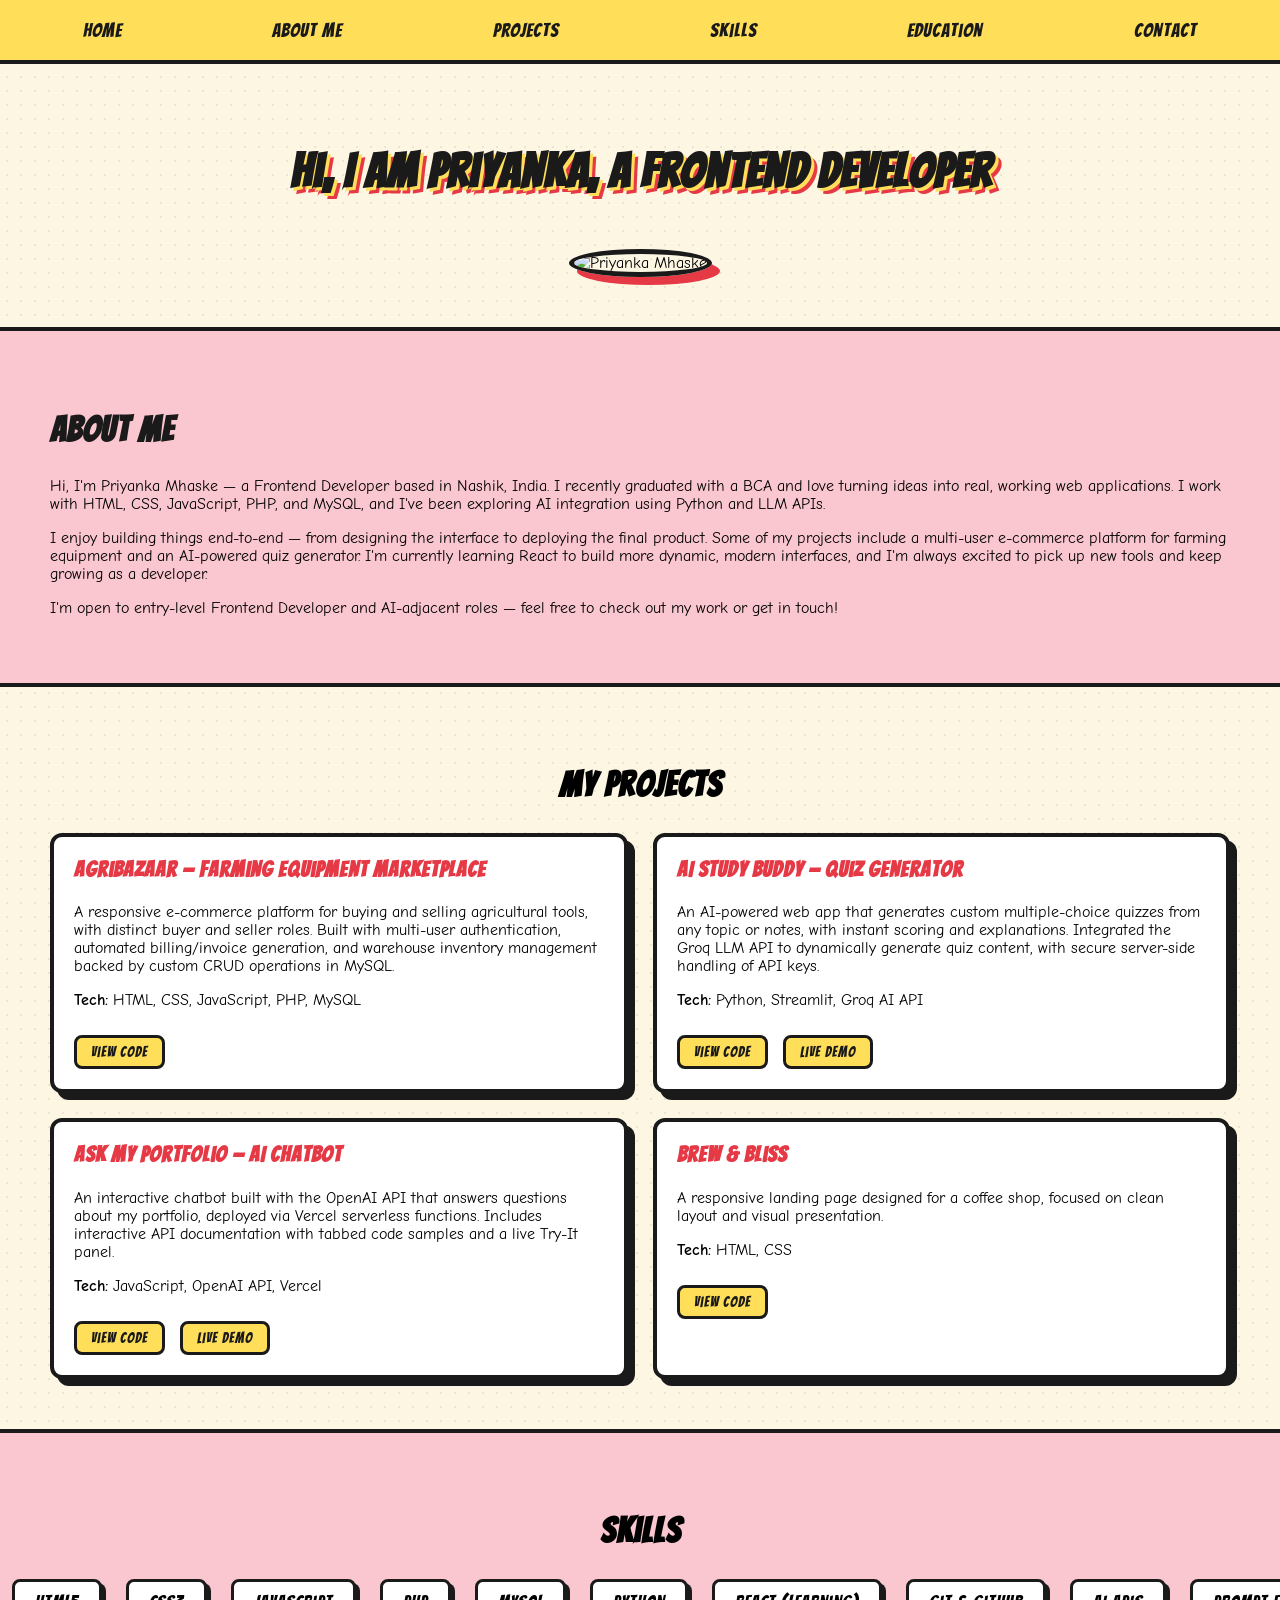
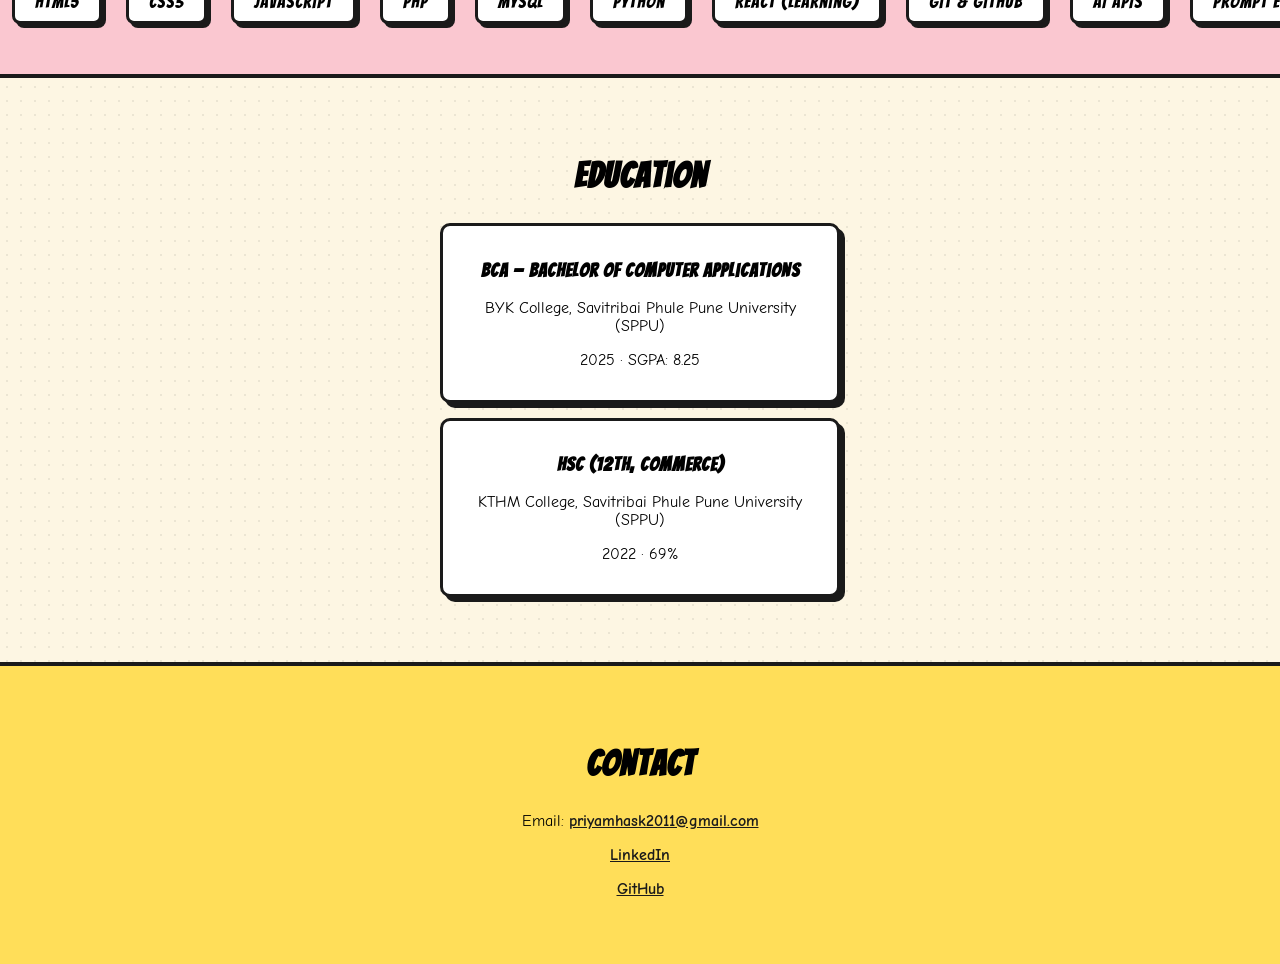
==== goal.html @ 558be97e "Initial commit - portfolio website" ====
<!DOCTYPE html>
<html lang="en">
<head>
    <meta charset="UTF-8">
    <meta name="viewport" content="width=device-width, initial-scale=1.0">
    <title>Priyanka Mhaske | Portfolio</title>

    <link rel="preconnect" href="https://fonts.googleapis.com">
    <link rel="preconnect" href="https://fonts.gstatic.com" crossorigin>
    <link href="https://fonts.googleapis.com/css2?family=Bangers&family=Comic+Neue:wght@400;700&display=swap" rel="stylesheet">

    <style>
        * {
            box-sizing: border-box;
        }

        body {
            font-family: 'Comic Neue', cursive;
            margin: 0;
            padding: 0;
            background-color: #fdf6e3;
            background-image: radial-gradient(#00000012 1px, transparent 1px);
            background-size: 14px 14px;
        }

        h1, h2, h3 {
            font-family: 'Bangers', cursive;
            letter-spacing: 1px;
        }

        .container {
            display: flex;
            justify-content: space-around;
            gap: 25px;
            padding: 20px 20px;
            text-align: center;
            background-color: #ffde59;
            border-bottom: 4px solid #1a1a1a;
        }
        .container a {
            text-decoration: none;
            color: #1a1a1a;
            font-family: 'Bangers', cursive;
            font-size: 1.2rem;
            letter-spacing: 1px;
            cursor: pointer;
        }
        .container a:hover {
            color: #e63946;
        }

        .content {
            padding: 50px;
            text-align: center;
        }
        .content h1 {
            font-size: 3rem;
            color: #1a1a1a;
            text-shadow: 3px 3px 0 #ffde59, 6px 6px 0 #e63946;
        }
        .content img {
            border: 5px solid #1a1a1a;
            border-radius: 50%;
            box-shadow: 8px 8px 0 #e63946;
            margin-top: 20px;
        }

        .about {
            padding: 50px;
            background-color: rgb(250, 199, 208);
            border-top: 4px solid #1a1a1a;
            border-bottom: 4px solid #1a1a1a;
        }
        .about h2 {
            font-size: 2.2rem;
            color: #1a1a1a;
        }

        /* PROJECTS - side by side comic panels */
        .projects {
            padding: 50px;
        }
        .projects h2 {
            font-size: 2.2rem;
            text-align: center;
        }
        .project-grid {
            display: grid;
            grid-template-columns: repeat(2, 1fr);
            gap: 25px;
            margin-top: 30px;
        }
        .project-item {
            background: #fff;
            border: 4px solid #1a1a1a;
            border-radius: 12px;
            padding: 20px;
            box-shadow: 7px 7px 0 #1a1a1a;
            transition: transform 0.2s ease, box-shadow 0.2s ease;
        }
        .project-item:hover {
            transform: translate(-3px, -3px);
            box-shadow: 10px 10px 0 #e63946;
        }
        .project-item h3 {
            font-size: 1.4rem;
            color: #e63946;
            margin-top: 0;
        }
        .project-item a {
            display: inline-block;
            margin-top: 10px;
            margin-right: 10px;
            padding: 6px 14px;
            background: #ffde59;
            border: 3px solid #1a1a1a;
            border-radius: 8px;
            text-decoration: none;
            color: #1a1a1a;
            font-family: 'Bangers', cursive;
            letter-spacing: 1px;
            font-size: 0.9rem;
        }
        .project-item a:hover {
            background: #e63946;
            color: #fff;
        }

        /* SKILLS - sliding boxes */
        .skills {
            padding: 50px 0;
            background-color: rgb(250, 199, 208);
            border-top: 4px solid #1a1a1a;
            border-bottom: 4px solid #1a1a1a;
            overflow: hidden;
        }
        .skills h2 {
            text-align: center;
            font-size: 2.2rem;
            margin-bottom: 30px;
        }
        .skills-track {
            display: flex;
            width: max-content;
            animation: slide 18s linear infinite;
        }
        .skills-track ul {
            display: flex;
            list-style: none;
            padding: 0;
            margin: 0;
        }
        .skills-track li {
            background: #fff;
            border: 3px solid #1a1a1a;
            border-radius: 8px;
            padding: 10px 20px;
            margin: 0 12px;
            font-family: 'Bangers', cursive;
            font-size: 1.1rem;
            letter-spacing: 1px;
            box-shadow: 4px 4px 0 #1a1a1a;
            white-space: nowrap;
        }
        @keyframes slide {
            0% { transform: translateX(0); }
            100% { transform: translateX(-50%); }
        }

        .education {
            padding: 50px;
            text-align: center;
        }
        .education h2 {
            font-size: 2.2rem;
        }
        .education-item {
            background: #fff;
            border: 3px solid #1a1a1a;
            border-radius: 10px;
            box-shadow: 5px 5px 0 #1a1a1a;
            padding: 15px 20px;
            margin: 15px auto;
            max-width: 400px;
        }

        .contact {
            padding: 50px;
            text-align: center;
            background-color: #ffde59;
            border-top: 4px solid #1a1a1a;
        }
        .contact h2 {
            font-size: 2.2rem;
        }
        .contact a {
            color: #1a1a1a;
            font-weight: bold;
        }
    </style>
</head>
<body>

    <section>
        <div class="container">
            <a href="#home">Home</a>
            <a href="#about">About Me</a>
            <a href="#projects">Projects</a>
            <a href="#skills">Skills</a>
            <a href="#education">Education</a>
            <a href="#contact">Contact</a>
        </div>
    </section>

    <div class="content" id="home">
        <h1>Hi, I am Priyanka, a Frontend Developer</h1>
        <img src="https://encrypted-tbn0.gstatic.com/images?q=tbn:ANd9GcR5Wi8LzX64VV6EFpk3BR7XqIzTKCU0eEAc6rq7jBQGVg&s=10"
            alt="Priyanka Mhaske" width="200" height="200">
    </div>

    <div class="about" id="about">
        <h2>About Me</h2>
        <p>
            Hi, I'm Priyanka Mhaske — a Frontend Developer based in Nashik, India.
            I recently graduated with a BCA and love turning ideas into real, working web applications.
            I work with HTML, CSS, JavaScript, PHP, and MySQL, and I've been exploring AI integration using Python and LLM APIs.
        </p>
        <p>
            I enjoy building things end-to-end — from designing the interface to deploying the final product.
            Some of my projects include a multi-user e-commerce platform for farming equipment and an AI-powered quiz generator.
            I'm currently learning React to build more dynamic, modern interfaces,
            and I'm always excited to pick up new tools and keep growing as a developer.
        </p>
        <p>
            I'm open to entry-level Frontend Developer and AI-adjacent roles — feel free to check out my work or get in touch!
        </p>
    </div>

    <div class="projects" id="projects">
        <h2>My Projects</h2>
        <div class="project-grid">

            <div class="project-item">
                <h3>AgriBazaar — Farming Equipment Marketplace</h3>
                <p>
                    A responsive e-commerce platform for buying and selling agricultural tools, with distinct
                    buyer and seller roles. Built with multi-user authentication, automated billing/invoice
                    generation, and warehouse inventory management backed by custom CRUD operations in MySQL.
                </p>
                <p><strong>Tech:</strong> HTML, CSS, JavaScript, PHP, MySQL</p>
                <a href="#" target="_blank">View Code</a>
            </div>

            <div class="project-item">
                <h3>AI Study Buddy — Quiz Generator</h3>
                <p>
                    An AI-powered web app that generates custom multiple-choice quizzes from any topic or notes,
                    with instant scoring and explanations. Integrated the Groq LLM API to dynamically generate
                    quiz content, with secure server-side handling of API keys.
                </p>
                <p><strong>Tech:</strong> Python, Streamlit, Groq AI API</p>
                <a href="#" target="_blank">View Code</a>
                <a href="#" target="_blank">Live Demo</a>
            </div>

            <div class="project-item">
                <h3>Ask My Portfolio — AI Chatbot</h3>
                <p>
                    An interactive chatbot built with the OpenAI API that answers questions about my portfolio,
                    deployed via Vercel serverless functions. Includes interactive API documentation with
                    tabbed code samples and a live Try-It panel.
                </p>
                <p><strong>Tech:</strong> JavaScript, OpenAI API, Vercel</p>
                <a href="#" target="_blank">View Code</a>
                <a href="#" target="_blank">Live Demo</a>
            </div>

            <div class="project-item">
                <h3>Brew & Bliss</h3>
                <p>
                    A responsive landing page designed for a coffee shop, focused on clean layout and visual
                    presentation.
                </p>
                <p><strong>Tech:</strong> HTML, CSS</p>
                <a href="#" target="_blank">View Code</a>
            </div>

        </div>
    </div>

    <div class="skills" id="skills">
        <h2>Skills</h2>
        <div class="skills-track">
            <ul>
                <li>HTML5</li>
                <li>CSS3</li>
                <li>JavaScript</li>
                <li>PHP</li>
                <li>MySQL</li>
                <li>Python</li>
                <li>React (learning)</li>
                <li>Git & GitHub</li>
                <li>AI APIs</li>
                <li>Prompt Engineering</li>
            </ul>
            <ul>
                <li>HTML5</li>
                <li>CSS3</li>
                <li>JavaScript</li>
                <li>PHP</li>
                <li>MySQL</li>
                <li>Python</li>
                <li>React (learning)</li>
                <li>Git & GitHub</li>
                <li>AI APIs</li>
                <li>Prompt Engineering</li>
            </ul>
        </div>
    </div>

    <div class="education" id="education">
        <h2>Education</h2>
        <div class="education-item">
            <h3>BCA — Bachelor of Computer Applications</h3>
            <p>BYK College, Savitribai Phule Pune University (SPPU)</p>
            <p>2025 · SGPA: 8.25</p>
        </div>
        <div class="education-item">
            <h3>HSC (12th, Commerce)</h3>
            <p>KTHM College, Savitribai Phule Pune University (SPPU)</p>
            <p>2022 · 69%</p>
        </div>
    </div>

    <div class="contact" id="contact">
        <h2>Contact</h2>
        <p>Email: <a href="mailto:priyamhask2011@gmail.com">priyamhask2011@gmail.com</a></p>
        <p><a href="https://www.linkedin.com/in/priyanka-mhaske" target="_blank">LinkedIn</a></p>
        <p><a href="https://github.com/priyankaa-m001" target="_blank">GitHub</a></p>
    </div>

</body>
</html>
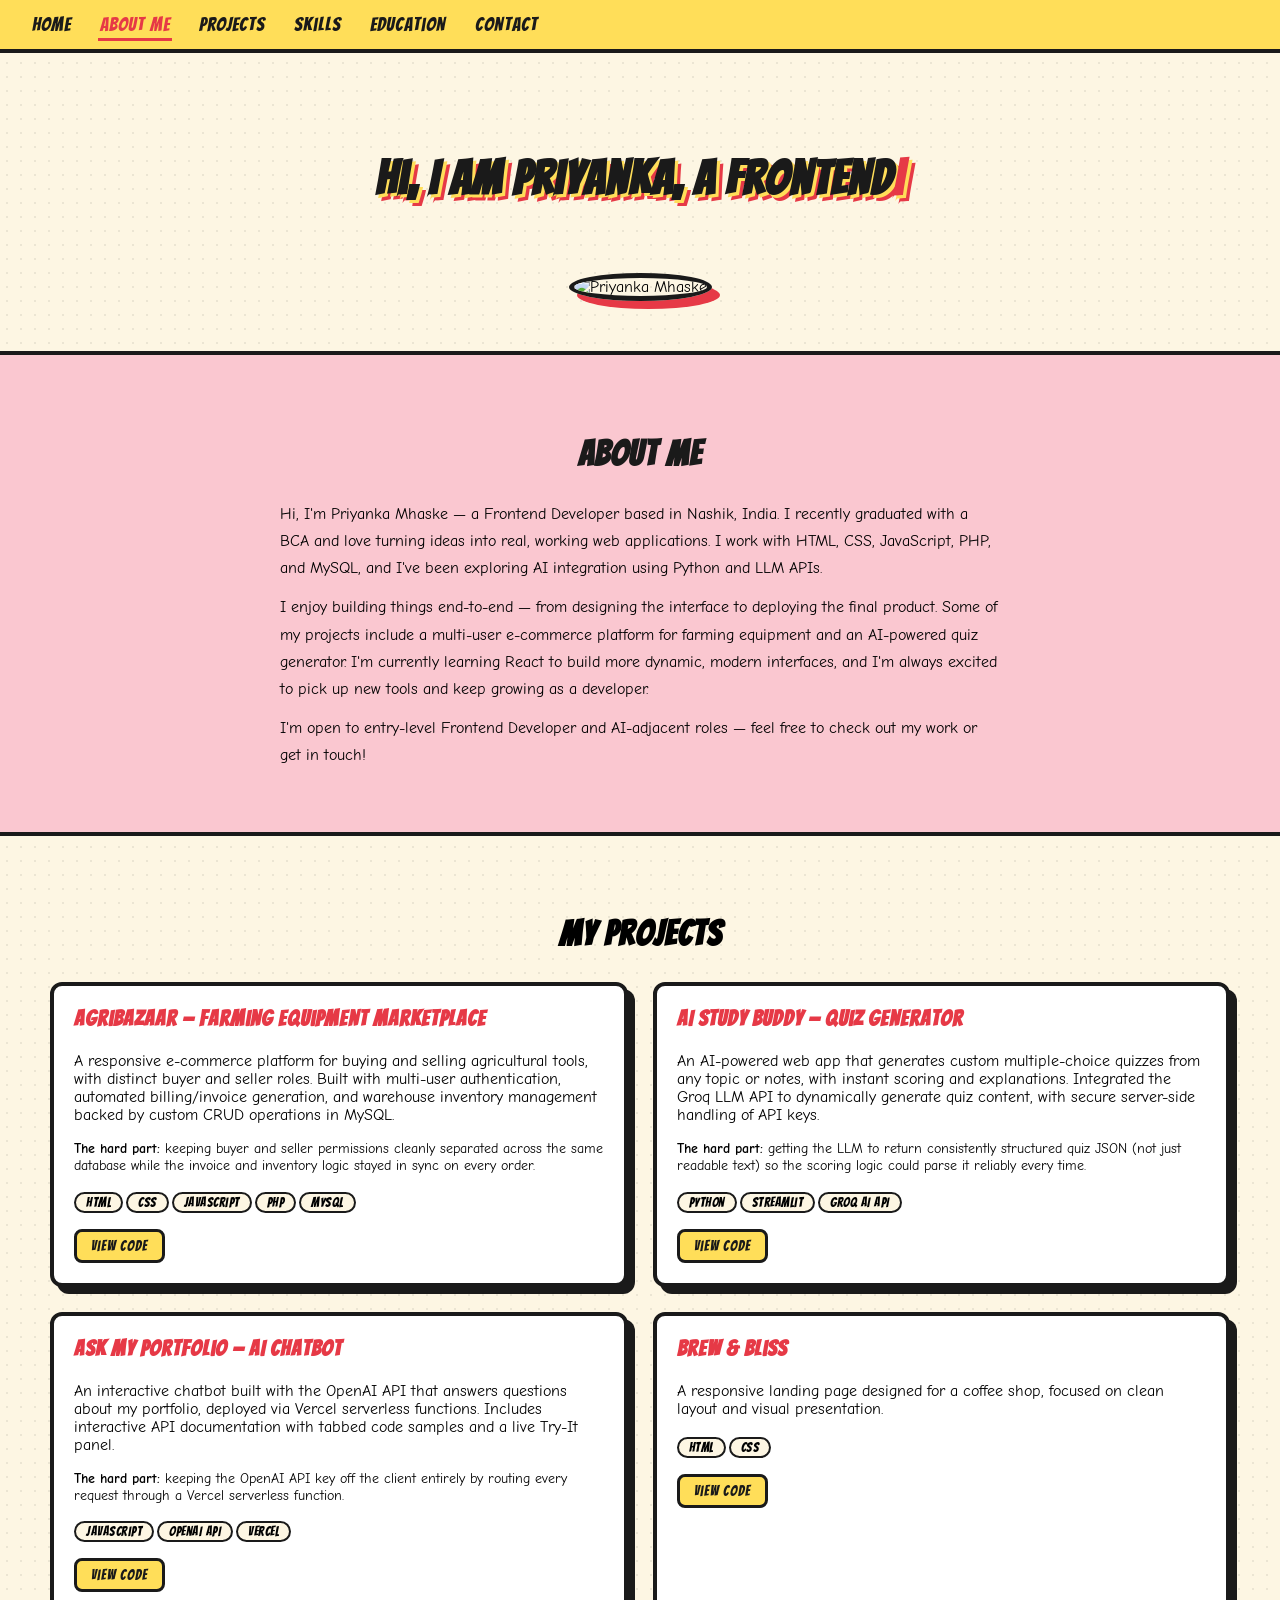
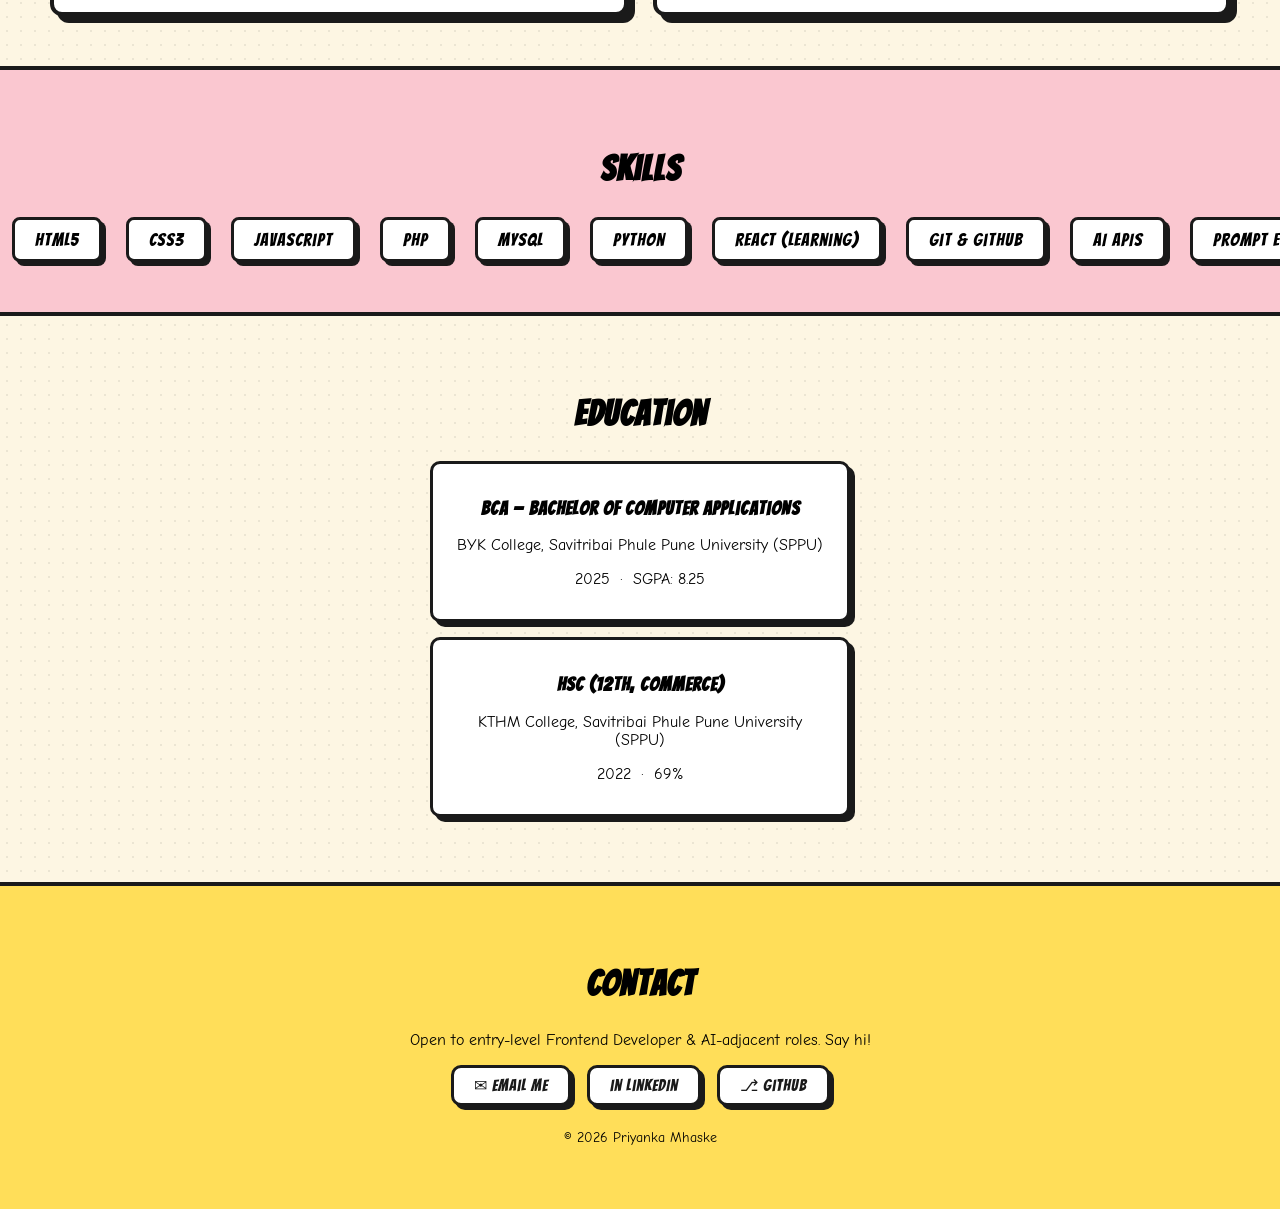
==== commit acd34cca: "Update goal.html" ====
--- a/goal.html
+++ b/goal.html
@@ -1,296 +1,579 @@
 <!DOCTYPE html>
 <html lang="en">
+
 <head>
     <meta charset="UTF-8">
     <meta name="viewport" content="width=device-width, initial-scale=1.0">
-    <title>Priyanka Mhaske | Portfolio</title>
-
+    <title>Priyanka Mhaske | Frontend Developer</title>
+    <meta name="description"
+        content="Portfolio of Priyanka Mhaske - Frontend Developer based in Nashik, India. Skilled in HTML, CSS, JavaScript, PHP, Python, and AI APIs.">
+    <meta property="og:title" content="Priyanka Mhaske | Frontend Developer">
+    <meta property="og:description"
+        content="Frontend Developer based in Nashik, India. Skilled in HTML, CSS, JavaScript, PHP, Python, and AI APIs.">
+    <meta property="og:type" content="website">
+    <link rel="icon"
+        href="data:image/svg+xml,%3Csvg xmlns='http://www.w3.org/2000/svg' viewBox='0 0 100 100'%3E%3Crect width='100' height='100' rx='20' fill='%23ffde59'/%3E%3Ctext x='50' y='68' font-size='60' font-family='sans-serif' font-weight='bold' text-anchor='middle' fill='%231a1a1a'%3EP%3C/text%3E%3C/svg%3E">
     <link rel="preconnect" href="https://fonts.googleapis.com">
     <link rel="preconnect" href="https://fonts.gstatic.com" crossorigin>
-    <link href="https://fonts.googleapis.com/css2?family=Bangers&family=Comic+Neue:wght@400;700&display=swap" rel="stylesheet">
-
+    <link href="https://fonts.googleapis.com/css2?family=Bangers&family=Comic+Neue:wght@400;700&display=swap"
+        rel="stylesheet">
     <style>
-        * {
+        *,
+        *::before,
+        *::after {
             box-sizing: border-box;
+        }
+
+        :root {
+            --yellow: #ffde59;
+            --red: #e63946;
+            --ink: #1a1a1a;
+            --pink: rgb(250, 199, 208);
+            --white: #fff;
+            --bg: #fdf6e3;
+        }
+
+        html {
+            scroll-behavior: smooth;
         }
 
         body {
             font-family: 'Comic Neue', cursive;
             margin: 0;
             padding: 0;
-            background-color: #fdf6e3;
+            background-color: var(--bg);
             background-image: radial-gradient(#00000012 1px, transparent 1px);
             background-size: 14px 14px;
-        }
-
-        h1, h2, h3 {
+            /* ── LINE 29: pencil cursor on entire page ── */
+            cursor: url("data:image/svg+xml,%3Csvg xmlns='http://www.w3.org/2000/svg' width='24' height='24' viewBox='0 0 24 24'%3E%3Cpath fill='%231a1a1a' d='M3 17.25V21h3.75L17.81 9.94l-3.75-3.75L3 17.25zM20.71 7.04a1 1 0 0 0 0-1.41l-2.34-2.34a1 1 0 0 0-1.41 0l-1.83 1.83 3.75 3.75 1.83-1.83z'/%3E%3C/svg%3E") 0 24, auto;
+        }
+
+        /* ── LINE 31: pencil cursor on all clickable elements ── */
+        a,
+        button,
+        [role="button"],
+        label,
+        select,
+        input {
+            cursor: url("data:image/svg+xml,%3Csvg xmlns='http://www.w3.org/2000/svg' width='24' height='24' viewBox='0 0 24 24'%3E%3Cpath fill='%23e63946' d='M3 17.25V21h3.75L17.81 9.94l-3.75-3.75L3 17.25zM20.71 7.04a1 1 0 0 0 0-1.41l-2.34-2.34a1 1 0 0 0-1.41 0l-1.83 1.83 3.75 3.75 1.83-1.83z'/%3E%3C/svg%3E") 0 24, pointer;
+        }
+
+        h1,
+        h2,
+        h3 {
             font-family: 'Bangers', cursive;
             letter-spacing: 1px;
         }
 
-        .container {
+        /* NAV */
+        nav {
+            position: sticky;
+            top: 0;
+            z-index: 100;
             display: flex;
-            justify-content: space-around;
+            align-items: center;
             gap: 25px;
-            padding: 20px 20px;
-            text-align: center;
-            background-color: #ffde59;
-            border-bottom: 4px solid #1a1a1a;
-        }
-        .container a {
+            padding: 14px 30px;
+            background-color: var(--yellow);
+            border-bottom: 4px solid var(--ink);
+        }
+
+        .nav-links {
+            display: flex;
+            gap: 25px;
+            list-style: none;
+            margin: 0;
+            padding: 0;
+            flex-wrap: wrap;
+        }
+
+        .nav-links a {
             text-decoration: none;
-            color: #1a1a1a;
+            color: var(--ink);
             font-family: 'Bangers', cursive;
             font-size: 1.2rem;
             letter-spacing: 1px;
+            padding: 4px 2px;
+            border-bottom: 3px solid transparent;
+            transition: color 0.2s, border-color 0.2s;
+        }
+
+        .nav-links a:hover {
+            color: var(--red);
+        }
+
+        .nav-links a.active {
+            color: var(--red);
+            border-bottom-color: var(--red);
+        }
+
+        .hamburger {
+            display: none;
+            flex-direction: column;
+            gap: 5px;
             cursor: pointer;
-        }
-        .container a:hover {
-            color: #e63946;
-        }
-
-        .content {
+            background: none;
+            border: none;
+            padding: 4px;
+        }
+
+        .hamburger span {
+            display: block;
+            width: 26px;
+            height: 3px;
+            background: var(--ink);
+            border-radius: 2px;
+            transition: all 0.3s;
+        }
+
+        .hamburger.open span:nth-child(1) {
+            transform: translateY(8px) rotate(45deg);
+        }
+
+        .hamburger.open span:nth-child(2) {
+            opacity: 0;
+        }
+
+        .hamburger.open span:nth-child(3) {
+            transform: translateY(-8px) rotate(-45deg);
+        }
+
+        @media (max-width: 600px) {
+            .hamburger {
+                display: flex;
+            }
+
+            .nav-links {
+                display: none;
+                flex-direction: column;
+                width: 100%;
+                align-items: center;
+                padding: 10px 0;
+            }
+
+            .nav-links.open {
+                display: flex;
+            }
+
+            nav {
+                flex-wrap: wrap;
+            }
+        }
+
+        /* REVEAL */
+        .reveal {
+            opacity: 0;
+            transform: translateY(28px);
+            transition: opacity 0.55s ease, transform 0.55s ease;
+        }
+
+        .reveal.visible {
+            opacity: 1;
+            transform: translateY(0);
+        }
+
+        /* HERO */
+        #home {
+            padding: 60px 50px 50px;
+            text-align: center;
+        }
+
+        #home h1 {
+            font-size: 3rem;
+            color: var(--ink);
+            text-shadow: 3px 3px 0 var(--yellow), 6px 6px 0 var(--red);
+            min-height: 3.8rem;
+        }
+
+        #home img {
+            border: 5px solid var(--ink);
+            border-radius: 50%;
+            box-shadow: 8px 8px 0 var(--red);
+            margin-top: 20px;
+            transition: transform 0.3s ease, box-shadow 0.3s ease;
+        }
+
+        #home img:hover {
+            transform: scale(1.05) rotate(-2deg);
+            box-shadow: 10px 10px 0 var(--ink);
+        }
+
+        #typewriter::after {
+            content: '|';
+            animation: blink 0.75s step-end infinite;
+            color: var(--red);
+        }
+
+        @keyframes blink {
+            50% {
+                opacity: 0;
+            }
+        }
+
+        /* ABOUT */
+        #about {
             padding: 50px;
+            background-color: var(--pink);
+            border-top: 4px solid var(--ink);
+            border-bottom: 4px solid var(--ink);
+        }
+
+        #about h2 {
+            font-size: 2.2rem;
+            color: var(--ink);
             text-align: center;
         }
-        .content h1 {
-            font-size: 3rem;
-            color: #1a1a1a;
-            text-shadow: 3px 3px 0 #ffde59, 6px 6px 0 #e63946;
-        }
-        .content img {
-            border: 5px solid #1a1a1a;
-            border-radius: 50%;
-            box-shadow: 8px 8px 0 #e63946;
-            margin-top: 20px;
-        }
-
-        .about {
+
+        #about p {
+            max-width: 720px;
+            margin: 12px auto;
+            line-height: 1.7;
+        }
+
+        /* PROJECTS */
+        #projects {
             padding: 50px;
-            background-color: rgb(250, 199, 208);
-            border-top: 4px solid #1a1a1a;
-            border-bottom: 4px solid #1a1a1a;
-        }
-        .about h2 {
-            font-size: 2.2rem;
-            color: #1a1a1a;
-        }
-
-        /* PROJECTS - side by side comic panels */
-        .projects {
-            padding: 50px;
-        }
-        .projects h2 {
+        }
+
+        #projects h2 {
             font-size: 2.2rem;
             text-align: center;
         }
+
         .project-grid {
             display: grid;
             grid-template-columns: repeat(2, 1fr);
             gap: 25px;
             margin-top: 30px;
         }
+
+        @media (max-width: 700px) {
+            .project-grid {
+                grid-template-columns: 1fr;
+            }
+        }
+
         .project-item {
-            background: #fff;
-            border: 4px solid #1a1a1a;
+            background: var(--white);
+            border: 4px solid var(--ink);
             border-radius: 12px;
             padding: 20px;
-            box-shadow: 7px 7px 0 #1a1a1a;
-            transition: transform 0.2s ease, box-shadow 0.2s ease;
-        }
+            box-shadow: 7px 7px 0 var(--ink);
+            opacity: 0;
+            transform: translateY(28px);
+            transition: opacity 0.5s ease, transform 0.5s ease, box-shadow 0.2s ease;
+        }
+
+        .project-item.visible {
+            opacity: 1;
+            transform: translateY(0);
+        }
+
         .project-item:hover {
             transform: translate(-3px, -3px);
-            box-shadow: 10px 10px 0 #e63946;
-        }
+            box-shadow: 10px 10px 0 var(--red);
+        }
+
         .project-item h3 {
             font-size: 1.4rem;
-            color: #e63946;
+            color: var(--red);
             margin-top: 0;
         }
-        .project-item a {
+
+        .tag {
+            display: inline-block;
+            padding: 2px 10px;
+            margin: 3px 3px 6px 0;
+            background: var(--bg);
+            border: 2px solid var(--ink);
+            border-radius: 20px;
+            font-size: 0.8rem;
+            font-family: 'Bangers', cursive;
+            letter-spacing: 0.5px;
+        }
+
+        .btn {
             display: inline-block;
             margin-top: 10px;
             margin-right: 10px;
             padding: 6px 14px;
-            background: #ffde59;
-            border: 3px solid #1a1a1a;
+            background: var(--yellow);
+            border: 3px solid var(--ink);
             border-radius: 8px;
             text-decoration: none;
-            color: #1a1a1a;
+            color: var(--ink);
             font-family: 'Bangers', cursive;
             letter-spacing: 1px;
             font-size: 0.9rem;
-        }
-        .project-item a:hover {
-            background: #e63946;
-            color: #fff;
-        }
-
-        /* SKILLS - sliding boxes */
-        .skills {
+            transition: background 0.2s, color 0.2s;
+        }
+
+        .btn:hover {
+            background: var(--red);
+            color: var(--white);
+        }
+
+        /* SKILLS */
+        #skills {
             padding: 50px 0;
-            background-color: rgb(250, 199, 208);
-            border-top: 4px solid #1a1a1a;
-            border-bottom: 4px solid #1a1a1a;
+            background-color: var(--pink);
+            border-top: 4px solid var(--ink);
+            border-bottom: 4px solid var(--ink);
             overflow: hidden;
         }
-        .skills h2 {
+
+        #skills h2 {
             text-align: center;
             font-size: 2.2rem;
             margin-bottom: 30px;
         }
+
         .skills-track {
             display: flex;
             width: max-content;
             animation: slide 18s linear infinite;
         }
+
+        .skills-track:hover {
+            animation-play-state: paused;
+        }
+
         .skills-track ul {
             display: flex;
             list-style: none;
             padding: 0;
             margin: 0;
         }
+
         .skills-track li {
-            background: #fff;
-            border: 3px solid #1a1a1a;
+            background: var(--white);
+            border: 3px solid var(--ink);
             border-radius: 8px;
             padding: 10px 20px;
             margin: 0 12px;
             font-family: 'Bangers', cursive;
             font-size: 1.1rem;
             letter-spacing: 1px;
-            box-shadow: 4px 4px 0 #1a1a1a;
+            box-shadow: 4px 4px 0 var(--ink);
             white-space: nowrap;
-        }
+            transition: background 0.2s;
+            cursor: default;
+        }
+
+        .skills-track li:hover {
+            background: var(--yellow);
+        }
+
         @keyframes slide {
-            0% { transform: translateX(0); }
-            100% { transform: translateX(-50%); }
-        }
-
-        .education {
+            0% {
+                transform: translateX(0);
+            }
+
+            100% {
+                transform: translateX(-50%);
+            }
+        }
+
+        /* EDUCATION */
+        #education {
             padding: 50px;
             text-align: center;
         }
-        .education h2 {
+
+        #education h2 {
             font-size: 2.2rem;
         }
+
         .education-item {
-            background: #fff;
-            border: 3px solid #1a1a1a;
+            background: var(--white);
+            border: 3px solid var(--ink);
             border-radius: 10px;
-            box-shadow: 5px 5px 0 #1a1a1a;
+            box-shadow: 5px 5px 0 var(--ink);
             padding: 15px 20px;
             margin: 15px auto;
-            max-width: 400px;
-        }
-
-        .contact {
+            max-width: 420px;
+            transition: transform 0.2s, box-shadow 0.2s;
+        }
+
+        .education-item:hover {
+            transform: translate(-2px, -2px);
+            box-shadow: 8px 8px 0 var(--red);
+        }
+
+        /* CONTACT */
+        #contact {
             padding: 50px;
             text-align: center;
-            background-color: #ffde59;
-            border-top: 4px solid #1a1a1a;
-        }
-        .contact h2 {
+            background-color: var(--yellow);
+            border-top: 4px solid var(--ink);
+        }
+
+        #contact h2 {
             font-size: 2.2rem;
         }
-        .contact a {
-            color: #1a1a1a;
-            font-weight: bold;
+
+        .contact-links {
+            display: flex;
+            justify-content: center;
+            gap: 16px;
+            flex-wrap: wrap;
+            margin-top: 16px;
+        }
+
+        .contact-links a {
+            display: inline-flex;
+            align-items: center;
+            gap: 6px;
+            padding: 8px 20px;
+            background: var(--white);
+            border: 3px solid var(--ink);
+            border-radius: 10px;
+            text-decoration: none;
+            color: var(--ink);
+            font-family: 'Bangers', cursive;
+            font-size: 1rem;
+            letter-spacing: 1px;
+            box-shadow: 4px 4px 0 var(--ink);
+            transition: background 0.2s, color 0.2s, transform 0.15s, box-shadow 0.15s;
+        }
+
+        .contact-links a:hover {
+            background: var(--red);
+            color: var(--white);
+            transform: translate(-2px, -2px);
+            box-shadow: 6px 6px 0 var(--ink);
+        }
+
+        /* BACK TO TOP */
+        #back-to-top {
+            position: fixed;
+            bottom: 24px;
+            right: 24px;
+            width: 44px;
+            height: 44px;
+            background: var(--yellow);
+            border: 3px solid var(--ink);
+            border-radius: 50%;
+            font-size: 1.3rem;
+            cursor: pointer;
+            box-shadow: 3px 3px 0 var(--ink);
+            display: none;
+            align-items: center;
+            justify-content: center;
+            transition: background 0.2s, transform 0.2s;
+            z-index: 200;
+        }
+
+        #back-to-top:hover {
+            background: var(--red);
+            color: var(--white);
+            transform: translateY(-2px);
+        }
+
+        #back-to-top.show {
+            display: flex;
         }
     </style>
 </head>
+
 <body>
 
-    <section>
-        <div class="container">
-            <a href="#home">Home</a>
-            <a href="#about">About Me</a>
-            <a href="#projects">Projects</a>
-            <a href="#skills">Skills</a>
-            <a href="#education">Education</a>
-            <a href="#contact">Contact</a>
+    <nav id="navbar">
+        <button class="hamburger" id="hamburger" aria-label="Toggle menu">
+            <span></span><span></span><span></span>
+        </button>
+        <ul class="nav-links" id="nav-links">
+            <li><a href="#home" data-section="home">Home</a></li>
+            <li><a href="#about" data-section="about">About Me</a></li>
+            <li><a href="#projects" data-section="projects">Projects</a></li>
+            <li><a href="#skills" data-section="skills">Skills</a></li>
+            <li><a href="#education" data-section="education">Education</a></li>
+            <li><a href="#contact" data-section="contact">Contact</a></li>
+        </ul>
+    </nav>
+
+    <main>
+    <section id="home">
+        <h1 id="typewriter"></h1>
+        <img src="assets/profile.jpg"
+            alt="Priyanka Mhaske" width="200" height="200">
+    </section>
+
+    <section id="about">
+        <div class="reveal">
+            <h2>About Me</h2>
+            <p>Hi, I'm Priyanka Mhaske &mdash; a Frontend Developer based in Nashik, India.
+                I recently graduated with a BCA and love turning ideas into real, working web applications.
+                I work with HTML, CSS, JavaScript, PHP, and MySQL, and I've been exploring AI integration using Python
+                and LLM APIs.</p>
+            <p>I enjoy building things end-to-end &mdash; from designing the interface to deploying the final product.
+                Some of my projects include a multi-user e-commerce platform for farming equipment and an AI-powered
+                quiz generator.
+                I'm currently learning React to build more dynamic, modern interfaces,
+                and I'm always excited to pick up new tools and keep growing as a developer.</p>
+            <p>I'm open to entry-level Frontend Developer and AI-adjacent roles &mdash; feel free to check out my work
+                or get in touch!</p>
         </div>
     </section>
 
-    <div class="content" id="home">
-        <h1>Hi, I am Priyanka, a Frontend Developer</h1>
-        <img src="https://encrypted-tbn0.gstatic.com/images?q=tbn:ANd9GcR5Wi8LzX64VV6EFpk3BR7XqIzTKCU0eEAc6rq7jBQGVg&s=10"
-            alt="Priyanka Mhaske" width="200" height="200">
-    </div>
-
-    <div class="about" id="about">
-        <h2>About Me</h2>
-        <p>
-            Hi, I'm Priyanka Mhaske — a Frontend Developer based in Nashik, India.
-            I recently graduated with a BCA and love turning ideas into real, working web applications.
-            I work with HTML, CSS, JavaScript, PHP, and MySQL, and I've been exploring AI integration using Python and LLM APIs.
-        </p>
-        <p>
-            I enjoy building things end-to-end — from designing the interface to deploying the final product.
-            Some of my projects include a multi-user e-commerce platform for farming equipment and an AI-powered quiz generator.
-            I'm currently learning React to build more dynamic, modern interfaces,
-            and I'm always excited to pick up new tools and keep growing as a developer.
-        </p>
-        <p>
-            I'm open to entry-level Frontend Developer and AI-adjacent roles — feel free to check out my work or get in touch!
-        </p>
-    </div>
-
-    <div class="projects" id="projects">
-        <h2>My Projects</h2>
+    <section id="projects">
+        <h2 class="reveal">My Projects</h2>
         <div class="project-grid">
 
             <div class="project-item">
-                <h3>AgriBazaar — Farming Equipment Marketplace</h3>
-                <p>
-                    A responsive e-commerce platform for buying and selling agricultural tools, with distinct
-                    buyer and seller roles. Built with multi-user authentication, automated billing/invoice
-                    generation, and warehouse inventory management backed by custom CRUD operations in MySQL.
-                </p>
-                <p><strong>Tech:</strong> HTML, CSS, JavaScript, PHP, MySQL</p>
-                <a href="#" target="_blank">View Code</a>
+                <h3>AgriBazaar &mdash; Farming Equipment Marketplace</h3>
+                <p>A responsive e-commerce platform for buying and selling agricultural tools, with distinct buyer and
+                    seller roles.
+                    Built with multi-user authentication, automated billing/invoice generation, and warehouse inventory
+                    management
+                    backed by custom CRUD operations in MySQL.</p>
+                <p style="font-size:0.9rem; margin-top:8px;"><strong>The hard part:</strong> keeping buyer and seller
+                    permissions cleanly separated across the same database while the invoice and inventory logic
+                    stayed in sync on every order.</p>
+                <div><span class="tag">HTML</span><span class="tag">CSS</span><span class="tag">JavaScript</span><span
+                        class="tag">PHP</span><span class="tag">MySQL</span></div>
+                <a class="btn" href="https://github.com/priyankaa-m001?tab=repositories" target="_blank" rel="noopener">View Code</a>
             </div>
 
             <div class="project-item">
-                <h3>AI Study Buddy — Quiz Generator</h3>
-                <p>
-                    An AI-powered web app that generates custom multiple-choice quizzes from any topic or notes,
+                <h3>AI Study Buddy &mdash; Quiz Generator</h3>
+                <p>An AI-powered web app that generates custom multiple-choice quizzes from any topic or notes,
                     with instant scoring and explanations. Integrated the Groq LLM API to dynamically generate
-                    quiz content, with secure server-side handling of API keys.
-                </p>
-                <p><strong>Tech:</strong> Python, Streamlit, Groq AI API</p>
-                <a href="#" target="_blank">View Code</a>
-                <a href="#" target="_blank">Live Demo</a>
+                    quiz content, with secure server-side handling of API keys.</p>
+                <p style="font-size:0.9rem; margin-top:8px;"><strong>The hard part:</strong> getting the LLM to return
+                    consistently structured quiz JSON (not just readable text) so the scoring logic could parse it
+                    reliably every time.</p>
+                <div><span class="tag">Python</span><span class="tag">Streamlit</span><span class="tag">Groq AI
+                        API</span></div>
+                <a class="btn" href="https://github.com/priyankaa-m001?tab=repositories" target="_blank" rel="noopener">View Code</a>
             </div>
 
             <div class="project-item">
-                <h3>Ask My Portfolio — AI Chatbot</h3>
-                <p>
-                    An interactive chatbot built with the OpenAI API that answers questions about my portfolio,
+                <h3>Ask My Portfolio &mdash; AI Chatbot</h3>
+                <p>An interactive chatbot built with the OpenAI API that answers questions about my portfolio,
                     deployed via Vercel serverless functions. Includes interactive API documentation with
-                    tabbed code samples and a live Try-It panel.
-                </p>
-                <p><strong>Tech:</strong> JavaScript, OpenAI API, Vercel</p>
-                <a href="#" target="_blank">View Code</a>
-                <a href="#" target="_blank">Live Demo</a>
+                    tabbed code samples and a live Try-It panel.</p>
+                <p style="font-size:0.9rem; margin-top:8px;"><strong>The hard part:</strong> keeping the OpenAI API key
+                    off the client entirely by routing every request through a Vercel serverless function.</p>
+                <div><span class="tag">JavaScript</span><span class="tag">OpenAI API</span><span
+                        class="tag">Vercel</span></div>
+                <a class="btn" href="https://github.com/priyankaa-m001?tab=repositories" target="_blank" rel="noopener">View Code</a>
             </div>
 
             <div class="project-item">
-                <h3>Brew & Bliss</h3>
-                <p>
-                    A responsive landing page designed for a coffee shop, focused on clean layout and visual
-                    presentation.
-                </p>
-                <p><strong>Tech:</strong> HTML, CSS</p>
-                <a href="#" target="_blank">View Code</a>
+                <h3>Brew &amp; Bliss</h3>
+                <p>A responsive landing page designed for a coffee shop, focused on clean layout and visual
+                    presentation.</p>
+                <div><span class="tag">HTML</span><span class="tag">CSS</span></div>
+                <a class="btn" href="https://github.com/priyankaa-m001?tab=repositories" target="_blank" rel="noopener">View Code</a>
             </div>
 
         </div>
-    </div>
-
-    <div class="skills" id="skills">
-        <h2>Skills</h2>
-        <div class="skills-track">
+    </section>
+
+    <section id="skills">
+        <h2 class="reveal">Skills</h2>
+        <div class="skills-track" aria-label="Skills list">
             <ul>
                 <li>HTML5</li>
                 <li>CSS3</li>
@@ -299,11 +582,11 @@
                 <li>MySQL</li>
                 <li>Python</li>
                 <li>React (learning)</li>
-                <li>Git & GitHub</li>
+                <li>Git &amp; GitHub</li>
                 <li>AI APIs</li>
                 <li>Prompt Engineering</li>
             </ul>
-            <ul>
+            <ul aria-hidden="true">
                 <li>HTML5</li>
                 <li>CSS3</li>
                 <li>JavaScript</li>
@@ -311,33 +594,114 @@
                 <li>MySQL</li>
                 <li>Python</li>
                 <li>React (learning)</li>
-                <li>Git & GitHub</li>
+                <li>Git &amp; GitHub</li>
                 <li>AI APIs</li>
                 <li>Prompt Engineering</li>
             </ul>
         </div>
-    </div>
-
-    <div class="education" id="education">
-        <h2>Education</h2>
-        <div class="education-item">
-            <h3>BCA — Bachelor of Computer Applications</h3>
+    </section>
+
+    <section id="education">
+        <h2 class="reveal">Education</h2>
+        <div class="education-item reveal">
+            <h3>BCA &mdash; Bachelor of Computer Applications</h3>
             <p>BYK College, Savitribai Phule Pune University (SPPU)</p>
-            <p>2025 · SGPA: 8.25</p>
+            <p>2025 &nbsp;&middot;&nbsp; SGPA: 8.25</p>
         </div>
-        <div class="education-item">
+        <div class="education-item reveal">
             <h3>HSC (12th, Commerce)</h3>
             <p>KTHM College, Savitribai Phule Pune University (SPPU)</p>
-            <p>2022 · 69%</p>
+            <p>2022 &nbsp;&middot;&nbsp; 69%</p>
         </div>
-    </div>
-
-    <div class="contact" id="contact">
-        <h2>Contact</h2>
-        <p>Email: <a href="mailto:priyamhask2011@gmail.com">priyamhask2011@gmail.com</a></p>
-        <p><a href="https://www.linkedin.com/in/priyanka-mhaske" target="_blank">LinkedIn</a></p>
-        <p><a href="https://github.com/priyankaa-m001" target="_blank">GitHub</a></p>
-    </div>
-
+    </section>
+
+    </main>
+
+    <footer id="contact">
+        <div class="reveal">
+            <h2>Contact</h2>
+            <p>Open to entry-level Frontend Developer &amp; AI-adjacent roles. Say hi!</p>
+            <div class="contact-links">
+                <a href="mailto:priyamhask2011@gmail.com" id="email-link">&#9993; Email Me</a>
+                <a href="https://www.linkedin.com/in/priyanka-mhaske" target="_blank" rel="noopener"
+                    id="linkedin-link">in LinkedIn</a>
+                <a href="https://github.com/priyankaa-m001" target="_blank" rel="noopener" id="github-link">&#9095;
+                    GitHub</a>
+            </div>
+            <p style="margin-top:24px; font-size:0.85rem;">&copy; <span id="year"></span> Priyanka Mhaske</p>
+        </div>
+    </footer>
+
+    <button id="back-to-top" aria-label="Back to top" title="Back to top">&#8593;</button>
+
+    <script>
+        // Typewriter
+        (function () {
+            var el = document.getElementById('typewriter');
+            var text = 'Hi, I am Priyanka, a Frontend Developer';
+            var i = 0;
+            function type() { if (i < text.length) { el.textContent += text[i++]; setTimeout(type, 55); } }
+            setTimeout(type, 400);
+        })();
+
+        // Hamburger
+        var hamburger = document.getElementById('hamburger');
+        var navLinks = document.getElementById('nav-links');
+        hamburger.addEventListener('click', function () {
+            hamburger.classList.toggle('open');
+            navLinks.classList.toggle('open');
+        });
+        navLinks.querySelectorAll('a').forEach(function (a) {
+            a.addEventListener('click', function () {
+                hamburger.classList.remove('open');
+                navLinks.classList.remove('open');
+            });
+        });
+
+        // Active nav
+        var sections = document.querySelectorAll('section[id]');
+        var navItems = document.querySelectorAll('nav a[data-section]');
+        var navObserver = new IntersectionObserver(function (entries) {
+            entries.forEach(function (entry) {
+                if (entry.isIntersecting) {
+                    var id = entry.target.id;
+                    navItems.forEach(function (a) { a.classList.toggle('active', a.dataset.section === id); });
+                }
+            });
+        }, { threshold: 0.35 });
+        sections.forEach(function (s) { navObserver.observe(s); });
+
+        // Scroll reveal
+        var revealEls = document.querySelectorAll('.reveal');
+        var revealObserver = new IntersectionObserver(function (entries) {
+            entries.forEach(function (entry) {
+                if (entry.isIntersecting) { entry.target.classList.add('visible'); revealObserver.unobserve(entry.target); }
+            });
+        }, { threshold: 0.15 });
+        revealEls.forEach(function (el) { revealObserver.observe(el); });
+
+        // Project stagger
+        var projectItems = document.querySelectorAll('.project-item');
+        var projectObserver = new IntersectionObserver(function (entries) {
+            entries.forEach(function (entry) {
+                if (entry.isIntersecting) {
+                    var idx = Array.from(projectItems).indexOf(entry.target);
+                    entry.target.style.transitionDelay = (idx * 0.1) + 's';
+                    entry.target.classList.add('visible');
+                    projectObserver.unobserve(entry.target);
+                }
+            });
+        }, { threshold: 0.1 });
+        projectItems.forEach(function (el) { projectObserver.observe(el); });
+
+        // Footer year
+        document.getElementById('year').textContent = new Date().getFullYear();
+
+        // Back to top
+        var btt = document.getElementById('back-to-top');
+        window.addEventListener('scroll', function () { btt.classList.toggle('show', window.scrollY > 300); }, { passive: true });
+        btt.addEventListener('click', function () { window.scrollTo({ top: 0, behavior: 'smooth' }); });
+    </script>
 </body>
-</html>+
+</html>
